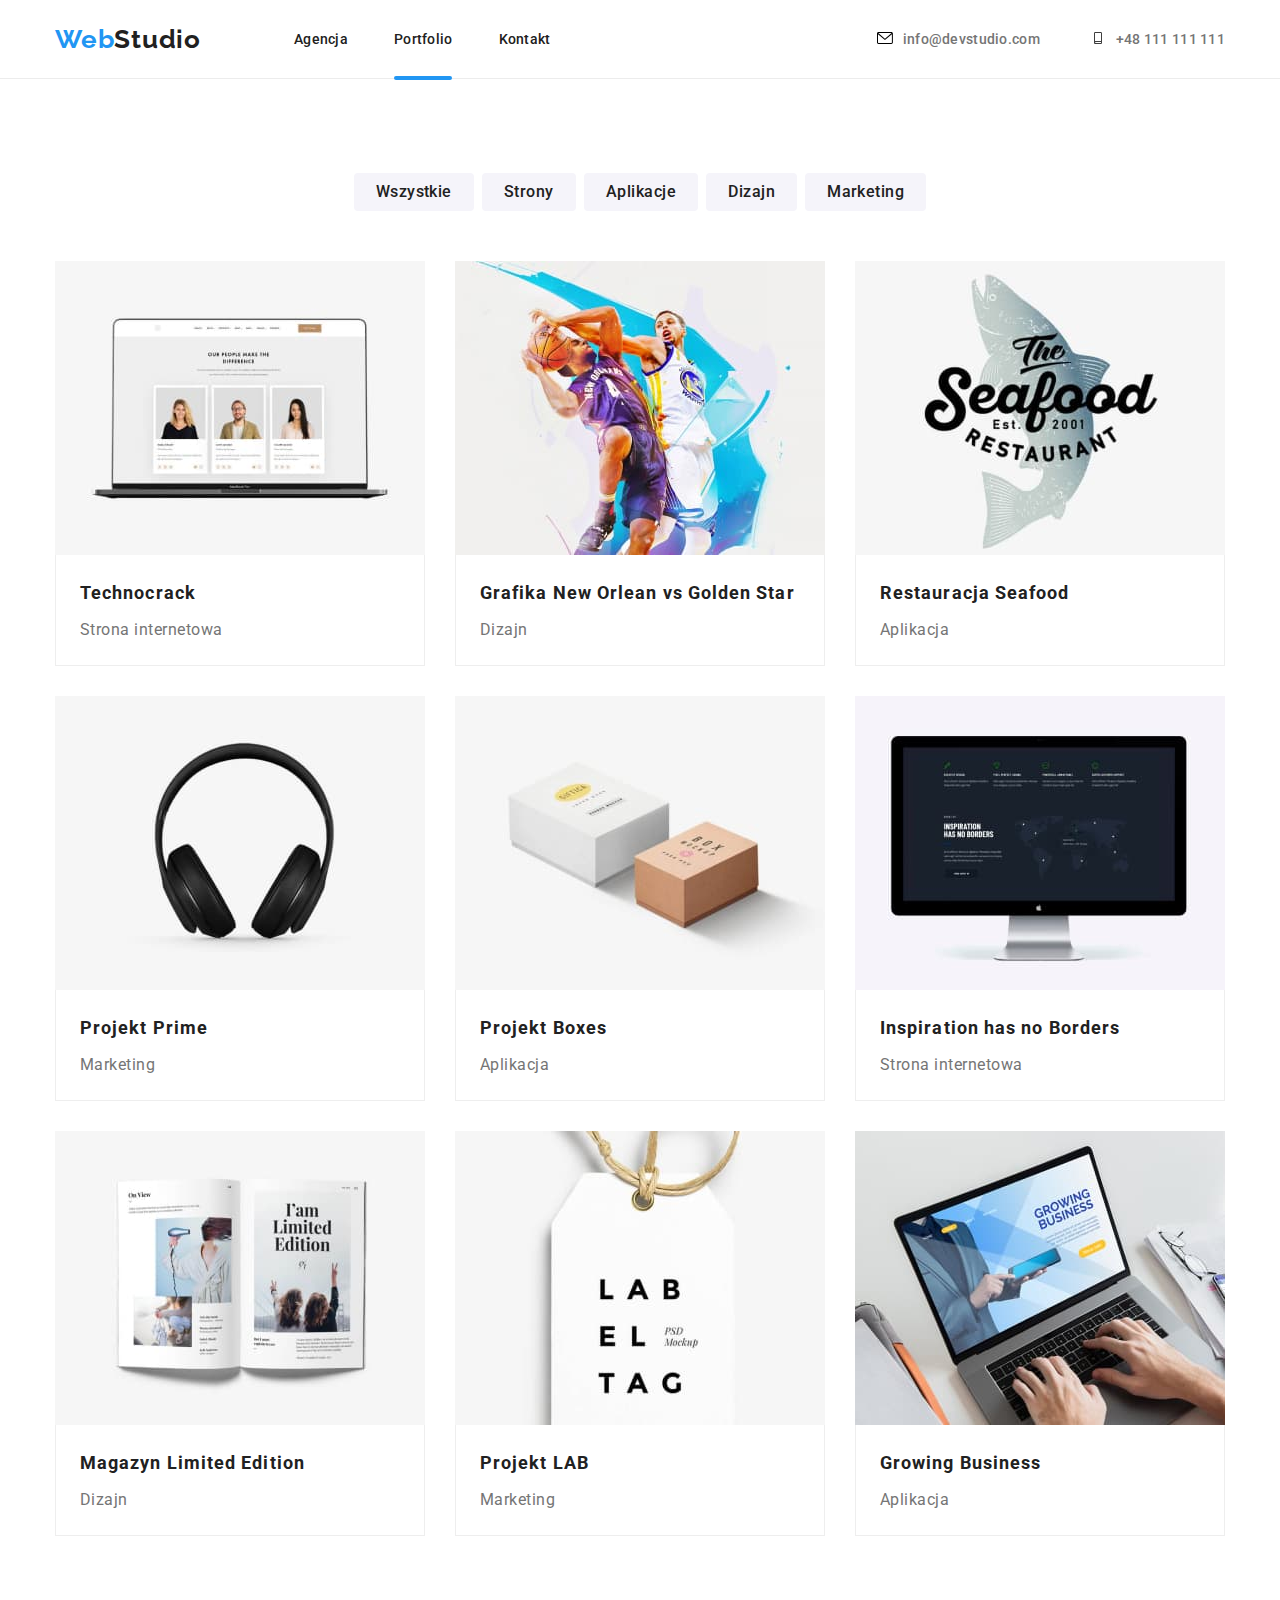
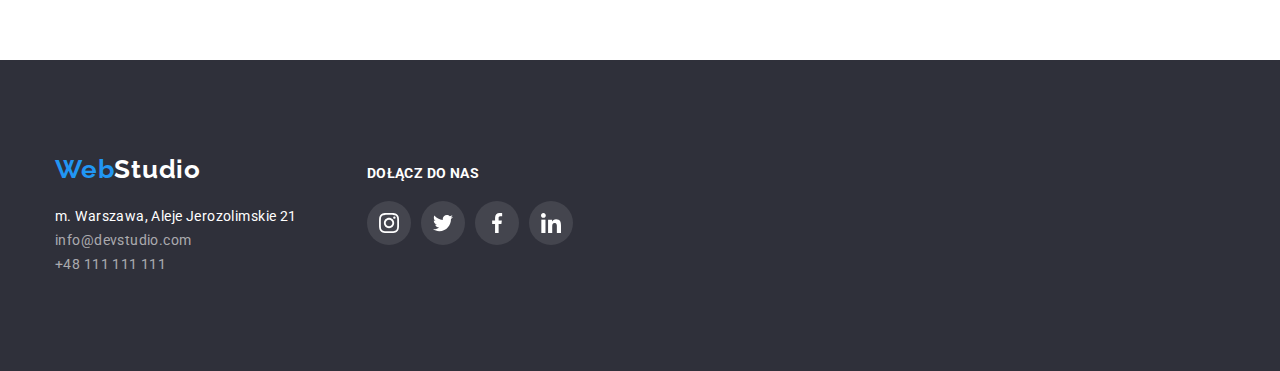
==== portfolio.html @ f41be9fc "Sklonowanie repozytorium" ====
<!DOCTYPE html>
<html lang="en">
  <head>
    <meta charset="UTF-8" />
    <meta http-equiv="X-UA-Compatible" content="IE=edge"/>
    <meta name="viewport" content="width=device-width, initial-scale=1.0"/>
    <link rel="stylesheet" href="https://cdnjs.cloudflare.com/ajax/libs/modern-normalize/1.0.0/modern-normalize.min.css"/>
    <link rel="preconnect" href="https://fonts.googleapis.com"/>
    <link rel="preconnect" href="https://fonts.gstatic.com" crossorigin/>
    <link href="https://fonts.googleapis.com/css2?family=Raleway:wght@700&family=Roboto:wght@400;500;700;900&display=swap" rel="stylesheet"/>
    <link rel="stylesheet" href="./css/styles.css"/>
    <title>Portfolio</title>
  </head>

  <body>
    <header class="header">
      <div class="container">
        <nav class="navigation">
          <a class="logo-web-studio logo-web-studio-light-theme link" href="./index.html"><span>Web</span>Studio</a>

          <ul class="navigation-list list">
            <li class="navigation-list-item">
              <a class="navigation-list-link link" href="./index.html">Agencja</a>
            </li>
            <li class="navigation-list-item portfolio-main">
              <a class="navigation-list-link link" href="./portfolio.html">Portfolio</a>
            </li>
            <li class="navigation-list-item">
              <a class="navigation-list-link link" href="#">Kontakt</a>
            </li>
          </ul>
        </nav>
        
        
        <a class="mailto link" href="mailto:info@devstudio.com">
          <svg class="mailto-icon">
            <use href="./images/sprite.svg#icon-envelope"></use>
          </svg>info@devstudio.com
        </a>
        
        <a class="phone link" href="tel:+48111111111">
          <svg class="smartphone-icon">
            <use href="./images/sprite.svg#icon-smartphone"></use>
          </svg>+48 111 111 111
        </a>
      </div>
    </header>

    <main>
      <section class="portfolio section">
        <div class="container">
          <ul class="button-list list">
            <li class="button-list-item">
              <button class="modal-btn-portfolio" type="button">Wszystkie</button>
            </li>
            <li class="button-list-item">
              <button class="modal-btn-portfolio" type="button">Strony</button>
            </li>
            <li class="button-list-item">
              <button class="modal-btn-portfolio" type="button">Aplikacje</button>
            </li>
            <li class="button-list-item">
              <button class="modal-btn-portfolio" type="button">Dizajn</button>
            </li>
            <li class="button-list-item">
              <button class="modal-btn-portfolio" type="button">Marketing</button>
            </li>
          </ul>
        </div>

        <div class="container">
          <ul class="images-list list">
            <li class="images-list-item">
              <div class="images-hidden">
                <img class="images-list-img img"
                  src="./images/portfolio/technocrack.jpg"
                  alt="technnocrack"
                  width="370"
                  height="294"
                />
                <p class="text">Technocrack jest popularną platformą wykorzystywaną do rozpowszechniania koronawirusa. Firmy wykorzystują tę platformę do celów szpiegowskich i ataków na niezabezpieczone serwery konkurencji</p>
              </div>
              <h3 class="images-name">Technocrack</h3>
              <p class="images-type">Strona internetowa</p>
            </li>

            <li class="images-list-item">
              <div class="images-hidden">
                <img class="images-list-img img"
                  src="./images/portfolio/basketball.jpg"
                  alt="bascetball"
                  width="370"
                  height="294"
                />
                <p class="text">Technocrack jest popularną platformą wykorzystywaną do rozpowszechniania koronawirusa. Firmy wykorzystują tę platformę do celów szpiegowskich i ataków na niezabezpieczone serwery konkurencji</p>
              </div>
              <h3 class="images-name">Grafika New Orlean vs Golden Star</h3>
              <p class="images-type">Dizajn</p>
            </li>

            <li class="images-list-item">
              <div class="images-hidden">
                <img class="images-list-img img"
                  src="./images/portfolio/restaurant.jpg"
                  alt="restaurant"
                  width="370"
                  height="294"
                />
                <p class="text">Technocrack jest popularną platformą wykorzystywaną do rozpowszechniania koronawirusa. Firmy wykorzystują tę platformę do celów szpiegowskich i ataków na niezabezpieczone serwery konkurencji</p>
              </div>
              <h3 class="images-name">Restauracja Seafood</h3>
              <p class="images-type">Aplikacja</p>
            </li>

            <li class="images-list-item">
              <div class="images-hidden">
                <img class="images-list-img img"
                  src="./images/portfolio/earphone.jpg"
                  alt="earphone"
                  width="370"
                  height="294"
                />
                <p class="text">Technocrack jest popularną platformą wykorzystywaną do rozpowszechniania koronawirusa. Firmy wykorzystują tę platformę do celów szpiegowskich i ataków na niezabezpieczone serwery konkurencji</p>
              </div>
              <h3 class="images-name">Projekt Prime</h3>
              <p class="images-type">Marketing</p>
            </li>

            <li class="images-list-item">
              <div class="images-hidden">
                <img class="images-list-img img"
                  src="./images/portfolio/boxes.jpg"
                  alt="boxes"
                  width="370"
                  height="294"
                />
                <p class="text">Technocrack jest popularną platformą wykorzystywaną do rozpowszechniania koronawirusa. Firmy wykorzystują tę platformę do celów szpiegowskich i ataków na niezabezpieczone serwery konkurencji</p>
              </div>
              <h3 class="images-name">Projekt Boxes</h3>
              <p class="images-type">Aplikacja</p>
            </li>

            <li class="images-list-item">
              <div class="images-hidden">
                <img class="images-list-img img"
                src="./images/portfolio/monitor.jpg"
                alt="monitor"
                width="370"
                height="294"
              />
              <p class="text">Technocrack jest popularną platformą wykorzystywaną do rozpowszechniania koronawirusa. Firmy wykorzystują tę platformę do celów szpiegowskich i ataków na niezabezpieczone serwery konkurencji</p>
            </div>
            <h3 class="images-name">Inspiration has no Borders</h3>
            <p class="images-type">Strona internetowa</p>
          </li>

          <li class="images-list-item">
            <div class="images-hidden">
              <img class="images-list-img img"
                src="./images/portfolio/book.jpg"
                alt="book"
                width="370"
                height="294"
              />
              <p class="text">Technocrack jest popularną platformą wykorzystywaną do rozpowszechniania koronawirusa. Firmy wykorzystują tę platformę do celów szpiegowskich i ataków na niezabezpieczone serwery konkurencji</p>
            </div>
            <h3 class="images-name">Magazyn Limited Edition</h3>
            <p class="images-type">Dizajn</p>
          </li>

          <li class="images-list-item">
            <div class="images-hidden">
              <img class="images-list-img img"
                src=".//images/portfolio/lab.jpg"
                alt="lab"
                width="370"
                height="294"
              />
              <p class="text">Technocrack jest popularną platformą wykorzystywaną do rozpowszechniania koronawirusa. Firmy wykorzystują tę platformę do celów szpiegowskich i ataków na niezabezpieczone serwery konkurencji</p>
            </div>
            <h3 class="images-name">Projekt LAB</h3>
            <p class="images-type">Marketing</p>
          </li>

          <li class="images-list-item">
            <div class="images-hidden">
              <img class="images-list-img img"
                src="./images/portfolio/laptop.jpg"
                alt="laptop"
                width="370"
                height="294"
              />
              <p class="text">Technocrack jest popularną platformą wykorzystywaną do rozpowszechniania koronawirusa. Firmy wykorzystują tę platformę do celów szpiegowskich i ataków na niezabezpieczone serwery konkurencji</p>
            </div>
            <h3 class="images-name">Growing Business</h3>
            <p class="images-type">Aplikacja</p>
          </li>
        </ul>
      </div>
      </section>
    </main>

    <!-- ======== FOOTER ======== -->

    <footer class="footer section">
      <div class="container">
        <div class="left-side">
          <p class="logo-web-studio logo-web-studio-dark-theme"><span>Web</span>Studio</p>

          <address class="address">
            <ul class="address-list list">
              <li class="address-list-item">
                <a class="address-home link" href="https://goo.gl/maps/9fJ4axjzsEz8mTYB8"   target="_blank">
                m. Warszawa, Aleje Jerozolimskie 21</a>
              </li>
            <li class="address-list-item">
                <a class="contact-mailto link" href="mailto:info@devstudio.com"
                >info@devstudio.com</a>
              </li>
              <li class="address-list-item">
                <a class="contact-phone link" href="tel:+48111111111">+48 111 111 111</a>
              </li>
            </ul>
          </address>
        </div>

        <div class="middle-side">      
          <h3 class="join-us-title">DOŁĄCZ DO NAS</h3>

          <ul class="join-us-list list">
            <li class="join-us-item">
              <a class="join-us-icon-link" href="#">
                <svg class="social-icon">
                  <use href="./images/sprite.svg#icon-instagram">
                  </use>
                </svg>
              </a>
            </li>
            <li class="join-us-item">
              <a class="join-us-icon-link" href="#">
                <svg class="social-icon">
                  <use href="./images/sprite.svg#icon-twitter">
                  </use>
                </svg>
              </a>
            </li>
            <li class="join-us-item">
              <a class="join-us-icon-link" href="#">
                <svg class="social-icon">
                  <use href="./images/sprite.svg#icon-facebook">
                  </use>
                </svg>
              </a>
            </li>
            <li class="join-us-item">
              <a class="join-us-icon-link" href="#">
                <svg class="social-icon">
                  <use href="./images/sprite.svg#icon-linkedin">
                  </use>
                </svg>
              </a>
            </li>
          </ul>
        </div>
      </div>
    </footer>
  </body>
</html>
---- css/styles.css ----
:root {
  --main-font: "Roboto", sans-serif;
  --secondary-font: "Raleway", sans-serif;
  --main-color: #212121;
  --secondary-color: #2196f3;
  --tertiary-color: #ffffff;
  --quaternary-color: #2f303a;
  --quinary-color: #ECECEC;
  --senary-color: #f5f4fa;
  --septenary-color:  #757575;
  --octonary-color: #EEEEEE;
  --nonary-color: #AFB1B8;
}

body {
  font-family: var(--main-font);
  margin: 0;
  padding: 0;
}

h1,
h2,
h3,
h4,
h5,
h6 {
  margin: 0;
  padding: 0;
}

ul,
ol {
  margin: 0;
  padding: 0;
}

p {
  margin: 0;
  padding: 0;
}

img {
  display:block;
}

.list {
  list-style: none;
}

.link {
  text-decoration: none;
}

/* .navigation-list .link:visited,
.navigation-list .link:active {
  color: var(--main-color);
} */

.container {
  width: 1200px;
  padding: 0 15px;
  align-items: center;
  margin: 0 auto;
}

.section {
  padding-top: 94px;
  padding-bottom: 94px;
}

/* ========== COMPONENTS ========== */

.logo-web-studio-light-theme {
  color: var(--main-color);
  background-color: var(--tertiary-color);
}

.logo-web-studio-dark-theme {
  color: var(--tertiary-color);
  background-color: var(--quaternary-color);
}

.navigation-list-link:hover,
.navigation-list-link:focus,
.button-list-item:hover,
.button-list-item:focus,
.address-home:hover,
.address-home:focus,
.mailto:hover,
.mailto:focus,
.phone:hover,
.phone:focus,
.contact-mailto:hover,
.contact-mailto:focus,
.contact-phone:hover,
.contact-phone:focus {
  color: var(--secondary-color);
}

.navigation-list-link,
.mailto,
.phone,
.address-home,
.contact-mailto,
.contact-phone,
.social-icon-link,
.our-customers-item,
.join-us-icon-link,
.modal-btn-portfolio,
.images-list-item {
  transition-duration: 250ms;
  transition-timing-function: cubic-bezier(0.4, 0, 0.2, 1);
}

/* ========== END COMPONENTS ========== */

/* ========== HEADER ========== */

.header {
  border-bottom: 1px solid var(--quinary-color);
}

.header .container{
  display: flex;
  align-items: center;
  padding-top: 24px;
  padding-bottom: 23px;
}

.navigation {
  display: flex;
}

.navigation-list {
  display: flex;
  align-items: center;
}

.navigation-list-item:not(:last-child) {
  margin-right: 46px;
}

.header .mailto {
  margin-right: 50px;
}

.logo-web-studio {
  font-family: var(--secondary-font);
  font-weight: 700;
  font-size: 26px;
  line-height: 1.192;
  letter-spacing: 0.03em;
  margin-right: 93px;
}

.logo-web-studio span {
  color: var(--secondary-color);
}

.navigation-list-link,
.mailto,
.phone {
  font-weight: 500;
  font-size: 14px;
  line-height: 1.143;
  letter-spacing: 0.02em;
}

.navigation-list-link {
  color: var(--main-color);

}

.mailto,
.phone {
  color: var(--septenary-color);

}

.mailto {
  margin-left: auto;
}

.mailto-icon,
.smartphone-icon {
  width: 16px;
  height: 12px;
  cursor: pointer;
  margin-right: 10px;
}

.mailto:hover,
.mailto:focus,
.phone:hover,
.phone:focus {
  fill: var(--secondary-color);
}

.agency-main:after {
  position: absolute;
  top: 76px;
  display: block;
  content: "";
  width: 53px;
  height: 4px;
  background: #2196F3;
  border-radius: 2px;
  
}

.portfolio-main::after {
  position: absolute;
  top: 76px;
  display: block;
  content: "";
  width: 58px;
  height: 4px;
  background: #2196F3;
  border-radius: 2px;
}

/* ========== END HEADER ========== */

/* ========== EFEKTYWNE ROZWIĄZANIA DLA WASZEGO BIZNESU ========== */

.hero {
  background-color: var(--quaternary-color);
  background-image: linear-gradient(
  rgba(47, 48, 58, 0.4), 
  rgba(47, 48, 58, 0.4)),
  url("../images/background-image.jpg"); 
  background-repeat: no-repeat;
  background-position: center;
  background-size: cover;
}

.hero .container {
  display: block;
  align-items: center;
}

.effective-solutions-for-your-business {
  padding-top: 200px;
  padding-bottom: 30px;
  margin-left: auto;
  margin-right: auto;
  width: 652px;
  font-weight: 900;
  font-size: 44px;
  line-height: 1.364;
  align-items: center;
  text-align: center;
  letter-spacing: 0.06em;
  color: var(--tertiary-color); 
}

.modal-btn {
  margin-left: 485px;
  margin-bottom: 200px;
  font-weight: 700;
  font-size: 16px;
  line-height: 1.875;
  align-items: center;
  text-align: center;
  letter-spacing: 0.06em;
  color: var(--tertiary-color);
  cursor: pointer;
  background-color: var(--secondary-color);
  box-shadow: 0px 4px 4px rgba(0, 0, 0, 0.15);
  border-radius: 4px;
  padding: 10px 41px 10px 42px;
}

/* ========== END EFEKTYWNE ROZWIĄZANIA DLA WASZEGO BIZNESU ========== */

/* ========== NASZE ATUTY ========== */

.our-strength .container {
  display: inline;
}

.our-strengths-list {
  display: flex;
  justify-content: center;
}

.our-strengths-item:not(:last-child) {
  margin-right: 30px;
}

 .icon-our-strengths {
  width: 270px;
  height: 120px;
  background-color: var(--senary-color);
  border-radius: 4px;
  padding: 25px 100px;
  margin-bottom: 30px;
}

 .icon {
  width: 70px;
  height: 70px;
}

.our-strengths-title {
  font-weight: 700;
  font-size: 14px;
  line-height: 1.143;
  letter-spacing: 0.03em;
  color: var(--main-color);
  padding-bottom: 10px;
}

.our-strengths-text {
  width: 270px;
  font-weight: 400;
  font-size: 14px;
  line-height: 1.714;
  letter-spacing: 0.03em;
  color: var(--septenary-color);
}

/* ========== END NASZE ATUTY ========== */

/* ========== CZYM SIĘ ZAJMUJEMY ========== */

.what-we-do .container{
  display: block;
}
.what-we-do-list {
  display: flex;
}

.what-we-do-list-item:not(:last-child) {
  margin-right: 30px;
}

.what-we-do-title,
.our-team-title,
.our-customers-title {
  margin-bottom: 50px;
  font-weight: 700;
  font-size: 36px;
  line-height: 1.667;
  text-align: center;
  letter-spacing: 0.03em;
  color: var(--main-color);
}

.what-we-do-list-item {
  position: relative;

}

.description {
  width: 370px;
  height: 70px;
  font-weight: 700;
  font-size: 14px;
  line-height: 1.143;
  text-align: center;
  letter-spacing: 0.03em;
  text-transform: uppercase;
  background: rgba(47, 48, 58, 0.8);
  color: var(--tertiary-color);
  padding-top: 25px;
}

.what-we-do-list-item > .description {
  position: absolute;
  top: 224px;
}

/* ========== END CZYM SIĘ ZAJMUJEMY ========== */

/* ========== NASZ ZESPÓŁ ========== */

.our-team {
  background: var(--senary-color);
  margin-top: 94px;
}

.our-team .container {
  display: block;
}

.our-team-list {
  display: flex;
}

.our-team-list-item:not(:last-child) {
  margin-right: 30px;
 }

.our-team-list-item {
  background: var(--tertiary-color);
  box-shadow: 0px 1px 3px rgba(0, 0, 0, 0.12), 0px 1px 1px rgba(0, 0, 0, 0.14), 0px 2px 1px rgba(0, 0, 0, 0.2);
  border-radius: 0px 0px 4px 4px;
}

.team-name {
  font-weight: 500;
  color: var(--main-color);
  padding-top: 30px;
  padding-bottom: 10px;
}

.team-job {
  font-weight: 400;
  color: var(--septenary-color);
}

.team-name,
.team-job {
  font-size: 16px;
  line-height: 1.888;
  text-align: center;
  letter-spacing: 0.03em;
}

.social-list {
  display: flex;
  align-items: center;
  justify-content: space-between;
  padding: 16px 32px 18px;
}

.social-icon-link {
  display: flex;
  width: 44px;
  height: 44px;
  fill: var(--nonary-color);
  border-radius: 50%;
  align-items: center;
  justify-content: center;
}

.social-icon {
  width: 20px;
  height: 20px;
}

.social-icon-link:hover,
.social-icon-link:focus {
  fill: var(--tertiary-color);
  background-color: var(--secondary-color);
 }

/* ========== END NASZ ZESPÓŁ ========== */

/* ========== NASI KLIENCI ========== */

.our-customers .container {
  display: block;
}

.our-customers-list {
  display: flex;
}

.our-customers-item {
border: 1px solid var(--nonary-color);
box-sizing: border-box;
border-radius: 4px;
padding: 16px 32px;
fill: var(--nonary-color);
cursor: pointer;
}

.icon-our-customers {
  width: 106px;
  height: 60px;
}

.our-customers-item:hover,
.our-customers-item:focus {
  fill: var(--secondary-color);
}

.our-customers-item:not(:last-child) {
  margin-right: 30px;
}

/* ========== END NASI KLIENCI ========== */

/* ========== END MAIN ========== */

/* ========== FOOTER ========== */

.footer {
  background-color: var(--quaternary-color);
}

.footer .container {
  display: flex;
  align-items: baseline;
}

.left-side {
  margin-right: 70px;
}

.address-home {
  color: var(--tertiary-color);
}

.logo-web-studio-dark-theme {
  padding-bottom: 20px;
}

.contact-mailto,
.contact-phone {
  color: rgba(255, 255, 255, 0.6);
}

.address-home,
.contact-mailto,
.contact-phone {
  padding-bottom: 9px;
  font-style: normal;
  font-weight: 400;
  font-size: 14px;
  line-height: 1.714;
  letter-spacing: 0.03em;
}

.middle-side {
  display: block;
}

.join-us-title {
  font-weight: 700;
  font-size: 14px;
  line-height: 1.143;
  letter-spacing: 0.03em;
  align-items: center;
  justify-content: center;
  color: var(--tertiary-color);
  padding-bottom: 20px;
}

.join-us-list {
  display: flex;
}

.join-us-item {
  display: flex;
}

.join-us-icon-link {
  display: flex;
  width: 44px;
  height: 44px;
  fill: var(--tertiary-color);
  background-color: rgba(255, 255, 255, 0.1);; 
  border-radius: 50%;
  align-items: center;
  justify-content: center;
}

.join-us-icon-link:hover,
.join-us-icon-link:focus {
  fill: var(--tertiary-color);
  background-color: var(--secondary-color);
}

.join-us-item:not(:last-child) {
  margin-right: 10px;
}

/* ========== END FOOTER ========== */

/* ========== BACKDROP ========== */

.backdrop {
  position: fixed;
  left: 0;
  top: 0;
  width: 100%;
  height: 100%;
  background-color: rgba(0, 0, 0, 0.2);
}

.modal {
  position: absolute;
  top: 50%;
  left: 50%;
  transform: translate(-50%,-50%);

  width: 528px;
  min-height: 581px;
  background-color: var(--tertiary-color);
  padding: 9px;
}

.close-btn {
  display: flex;
  position: absolute;
  align-items: center;
  justify-content: center;
  top: 8px;
  right: 8px;
  width: 30px;
  height: 30px;
  background-color: transparent;
  border-radius: 50%;
  border: 1px solid rgba(0, 0, 0, 0.1);
  box-sizing: border-box;
  cursor: pointer;
}

.close-btn-icon {
  width: 18px;
  height: 18px;
}

.is-hidden {
  opacity: 0;
  visibility: hidden;
  pointer-events: none;
}

/* ========== END BACKDROP ========== */

/* ========== PORTFOLIO ========== */

.main {
  width: 1600px;
}

.button-list {
  display: flex;
  padding-bottom: 50px ;
  justify-content: center;
}

.button-list-item:not(:last-child) {
  margin-right: 8px;
}

.modal-btn-portfolio {
  padding: 6px 22px;
  font-weight: 500;
  font-size: 16px;
  line-height: 1.625;
  text-align: center;
  letter-spacing: 0.03em;
  color: var(--main-color);
  background: var(--senary-color);
  border: 0;
  border-radius: 4px;
  cursor: pointer;
}

.modal-btn-portfolio:hover,
.modal-btn-portfolio:focus {
  color: var(--tertiary-color);
  background: var(--secondary-color);
  box-shadow: 0px 3px 1px rgba(0, 0, 0, 0.1), 0px 1px 2px rgba(0, 0, 0, 0.08),
  0px 2px 2px rgba(0, 0, 0, 0.12);
}

.images-list {
  display: flex;
  flex-wrap: wrap;
  margin-left: -30px;
}

.images-list-item {
  width: 370px;
  margin-bottom: 30px;
  margin-left: 30px;
  flex-basis: calc(100% / 3 - 30px);
  background: var(--tertiary-color);
  border-bottom: 1px solid var(--octonary-color);
  cursor: pointer;
  transition: box-shadow 250ms cubic-bezier(0.4, 0, 0.2, 1) ;
}

.images-hidden {
  margin: 0;
  position: relative;
  overflow: hidden;
}

.text {
  position: absolute;
  top: 0;
  left: 0;
  width: 100%;
  height: 100%;
  justify-content: center;
  font-weight: 400;
  font-size: 18px;
  line-height: 1.556;
  letter-spacing: 0.03em;
  color: var(--tertiary-color);
  padding: 49px 45px 24px;
  background-color: rgba(33, 150, 243, 0.9);;
  transform: translateY(100%);
  transition: transform 250ms cubic-bezier(0.4, 0, 0.2, 1);
}

.images-list-item:hover .text,
.images-list-item:focus .text {
  transform: translateY(0);
}

.images-list-item:hover,
.images-list-item:focus {
  box-shadow: 0px 1px 1px rgba(0, 0, 0, 0.12), 0px 4px 4px rgba(0, 0, 0, 0.06), 1px 4px 6px rgba(0, 0, 0, 0.16);
}

.images-name {
  font-weight: 700;
  font-size: 18px;
  line-height: 2;
  letter-spacing: 0.06em;
  color: var(--main-color);
  padding: 20px 24px 4px;
}

.images-type {
  font-weight: 400;
  font-size: 16px;
  line-height: 1.875;
  letter-spacing: 0.03em;
  color: var(--septenary-color);
  padding: 0 24px 20px;
}

.images-name,
.images-type {
  border-left: 1px solid var(--octonary-color);
  border-right: 1px solid var(--octonary-color);
}

/* ========== END PORTFOLIO ========== */
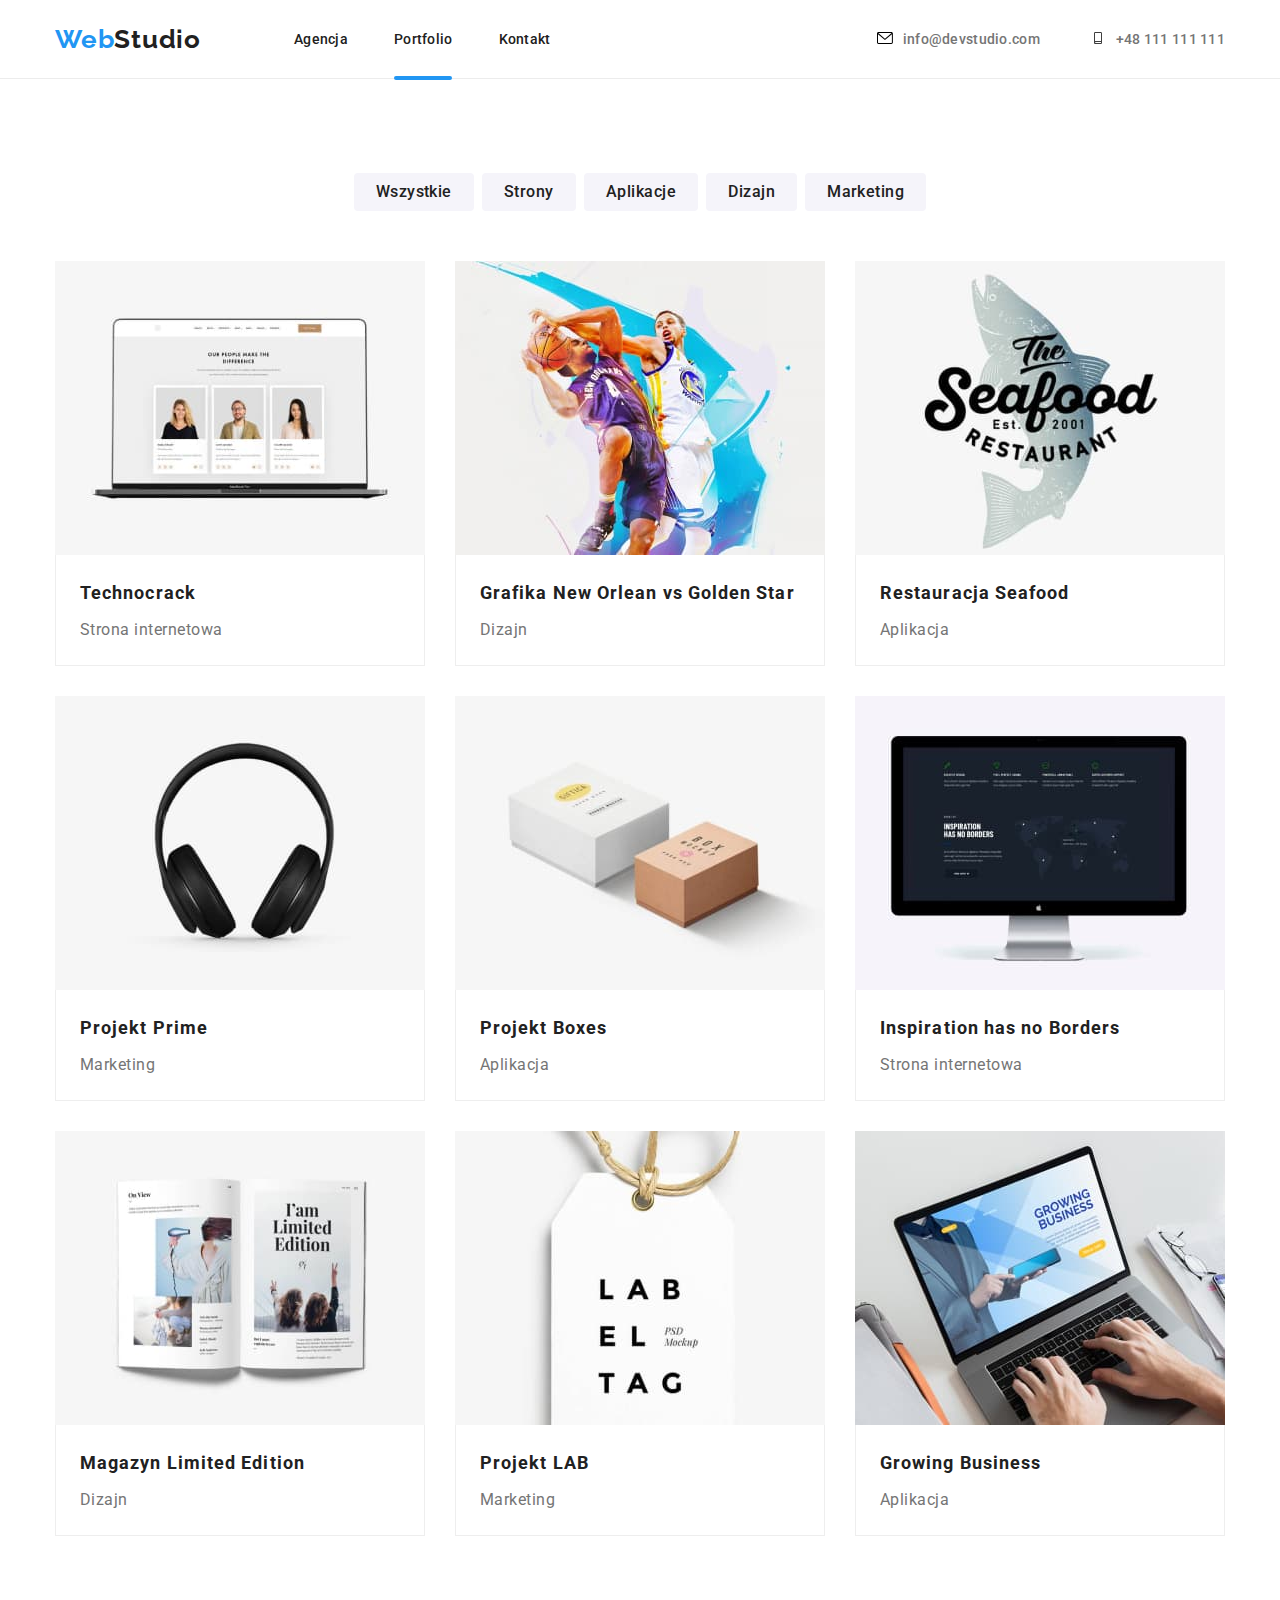
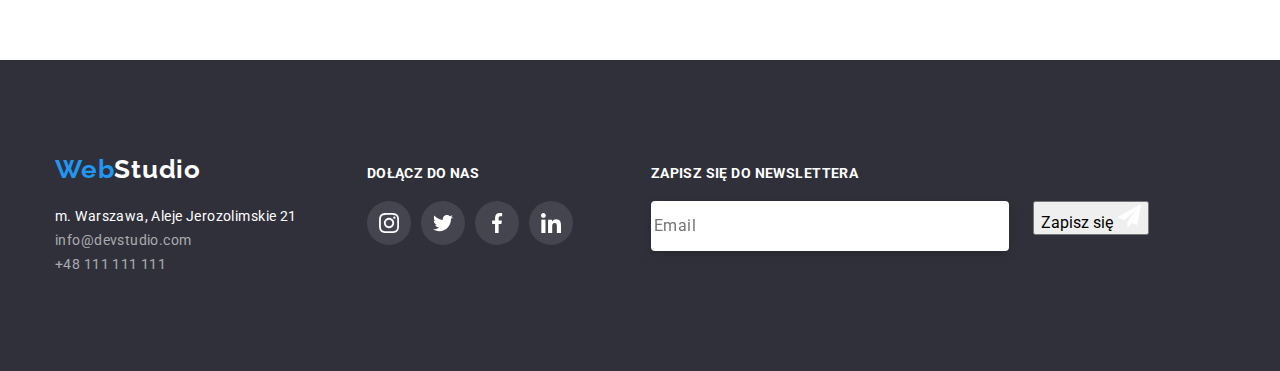
==== commit d36767ce: "Update portfolio.html" ====
--- a/portfolio.html
+++ b/portfolio.html
@@ -262,6 +262,28 @@
             </li>
           </ul>
         </div>
+
+        <div class="right-side">
+          <h3 class="singup-to">ZAPISZ SIĘ DO NEWSLETTERA</h3>
+
+          <form name="signup_form" autocomplete="on" novalidate>
+            <ul class="singup-list list">
+              <li class="singup-list-item">
+                <label>
+                  <input class="singup-email" type="email" name="email" placeholder="Email"/>
+                </label>
+              </li>
+
+              <li class="singup-list-item">
+                <button class="singup-btn" type="submit">Zapisz się
+                  <svg class="singup-icon">
+                    <use href="./images/sprite.svg#icon-icon-send"></use>
+                  </svg>
+                </button>
+              </li>
+            </ul>
+          </form>
+        </div>
       </div>
     </footer>
   </body>
--- a/css/styles.css
+++ b/css/styles.css
@@ -528,7 +528,8 @@
   display: block;
 }
 
-.join-us-title {
+.join-us-title,
+.singup-to {
   font-weight: 700;
   font-size: 14px;
   line-height: 1.143;
@@ -566,6 +567,62 @@
 
 .join-us-item:not(:last-child) {
   margin-right: 10px;
+}
+
+.right-side {
+  margin-left: 78px;
+}
+
+.singup-list {
+  display: flex;
+}
+
+.singup-list-item:not(:last-child) {
+  margin-right: 24px;
+}
+
+.singup-email {
+  width: 358px;
+  height: 50px;
+  display: flex;
+  font-weight: 400;
+  font-size: 16px;
+  line-height: 20px;
+
+  align-items: center;
+  letter-spacing: 0.03em;
+  color: rgba(255, 255, 255, 0.6);
+  border: 1px solid rgba(255, 255, 255, 0.3);
+  box-sizing: border-box;
+  filter: drop-shadow(0px 4px 4px rgba(0, 0, 0, 0.15));
+  border-radius: 4px;
+}
+
+.email {
+  
+}
+
+.singup-title {
+  display: flex;
+  width: 200px;
+  height: 50px;
+  padding-left: 42px;
+  font-weight: 700;
+  font-size: 16px;
+  line-height: 30px;
+
+  align-items: center;
+  text-align: center;
+  letter-spacing: 0.06em;
+  color: var(--tertiary-color);
+  background-color: var(--secondary-color);
+  box-shadow: 0px 4px 4px rgba(0, 0, 0, 0.15);
+  border-radius: 4px;
+}
+
+.singup-icon {
+  width:24px;
+  height: 24px;
 }
 
 /* ========== END FOOTER ========== */
@@ -579,6 +636,8 @@
   width: 100%;
   height: 100%;
   background-color: rgba(0, 0, 0, 0.2);
+  opacity: 1;
+  transition: opacity 250ms cubic-bezier(0.4, 0, 0.2, 1);
 }
 
 .modal {
@@ -586,7 +645,6 @@
   top: 50%;
   left: 50%;
   transform: translate(-50%,-50%);
-
   width: 528px;
   min-height: 581px;
   background-color: var(--tertiary-color);
@@ -614,12 +672,92 @@
   height: 18px;
 }
 
-.is-hidden {
+/* .is-hidden {
   opacity: 0;
-  visibility: hidden;
   pointer-events: none;
-}
-
+} */
+
+.form-title {
+  font-weight: 700;
+  font-size: 20px;
+  line-height: 23px;
+  text-align: center;
+  letter-spacing: 0.03em;
+  color: var(--main-color);
+  padding-top: 40px;
+  padding-bottom: 12px;
+}
+.form-list {
+  display: block;
+}
+
+.form-list-item {
+  font-weight: 400;
+font-size: 12px;
+line-height: 14px;
+/* identical to box height */
+
+letter-spacing: 0.01em;
+
+color: #757575;
+
+}
+
+.form-label {
+  display: flex;
+  flex-direction: column;
+  margin-bottom: 4px;
+  border: 1px solid rgba(33, 33, 33, 0.2);
+  box-sizing: border-box;
+  border-radius: 4px;
+
+  
+}
+.input {
+  
+}
+
+.form-icon {
+  width: 12px;
+  height: 12px;
+}
+
+.checkbox {
+
+  padding-right: 8px;
+  margin-top: 20px;
+   border-radius: 2px;
+}
+
+.rules-privacy {
+  font-weight: 400;
+  font-size: 14px;
+  line-height: 24px;
+  letter-spacing: 0.03em;
+  color: var();
+
+}
+.rules,
+.privacy {
+  color: var(--secondary-color);
+}
+.send-btn {
+  display: flex;
+  width: 200px;
+  height: 50px;
+  margin-top: 30px;
+  font-weight: 700;
+  font-size: 16px;
+  line-height: 30px;
+  align-items: center;
+  text-align: center;
+  justify-content: center;
+  letter-spacing: 0.06em;
+  color: var(--tertiary-color);
+  background: var(--secondary-color);
+  box-shadow: 0px 4px 4px rgba(0, 0, 0, 0.15);
+  border-radius: 4px;
+}
 /* ========== END BACKDROP ========== */
 
 /* ========== PORTFOLIO ========== */
